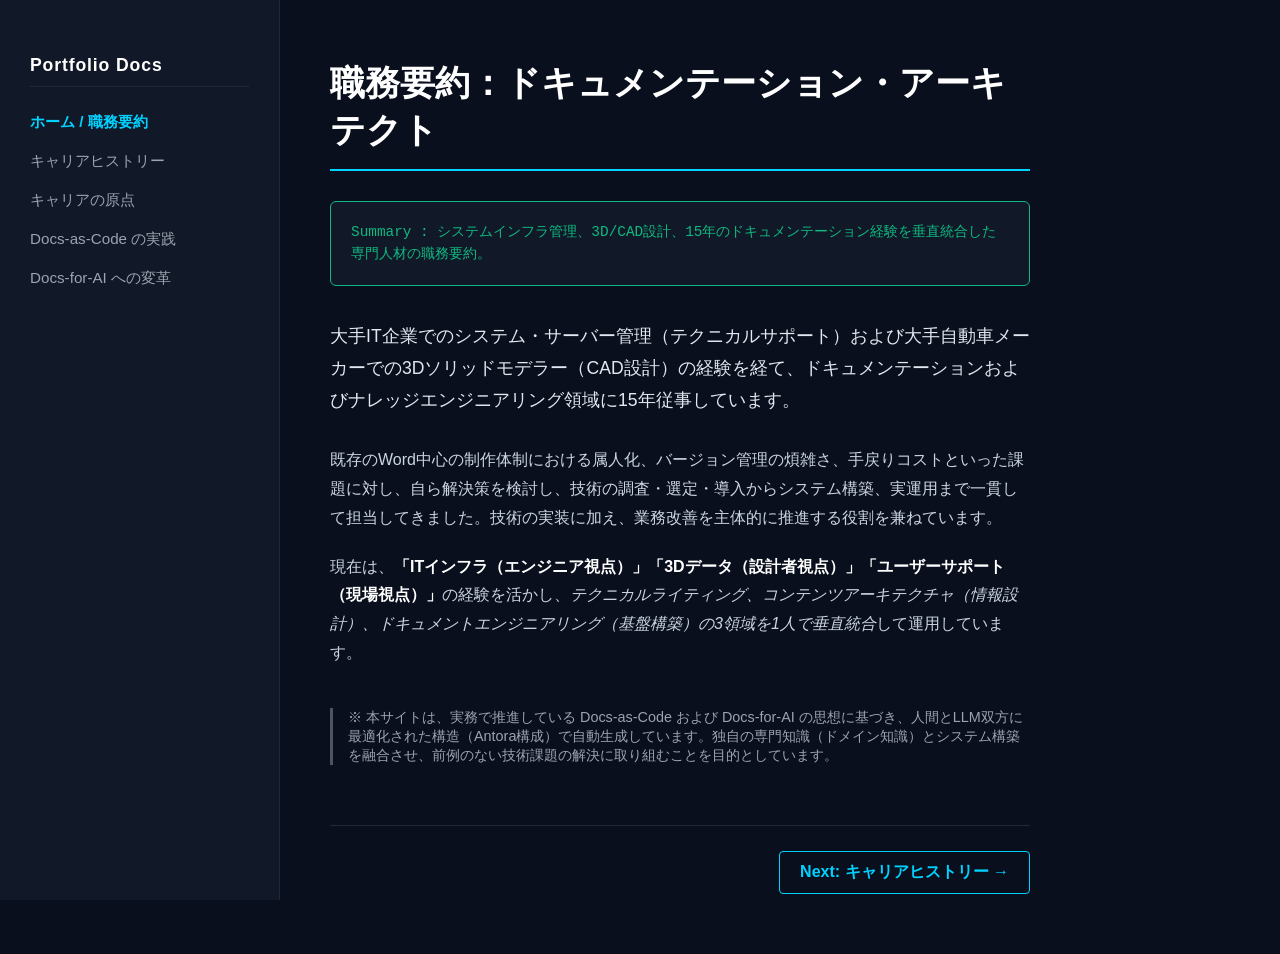
==== portfolio/index.html @ e317e910 "Update index.html" ====
<!DOCTYPE html>
<html lang="ja">
<head>
    <meta charset="UTF-8">
    <meta name="viewport" content="width=device-width, initial-scale=1.0">
    <title>職務要約：ドキュメンテーション・アーキテクト</title>
    <style>
        /* Noto Sans CJK JP / サイバーダークモードの完全優先定義 */
        html, body {
            font-family: "Noto Sans CJK JP", "Noto Sans JP", sans-serif !important;
            background-color: #0a0f1d !important;
            color: #cbd5e1 !important;
            margin: 0 !important;
            padding: 0 !important;
            display: flex !important;
            min-height: 100vh !important;
        }

        /* 画面の左側に常駐する洗練されたサイドメニュー（2カラム制御） */
        .sidebar {
            width: 280px !important;
            background-color: #111827 !important;
            border-right: 1px solid #1f2937 !important;
            padding: 40px 30px !important;
            position: fixed !important;
            top: 0 !important;
            bottom: 0 !important;
            left: 0 !important;
            overflow-y: auto !important;
            box-sizing: border-box !important;
        }

        .sidebar h2 {
            font-size: 1.1rem !important;
            color: #fff !important;
            margin-bottom: 25px !important;
            letter-spacing: 0.05em !important;
            border-bottom: 1px solid #1f2937 !important;
            padding-bottom: 10px !important;
        }

        .sidebar ul {
            list-style: none !important;
            padding: 0 !important;
            margin: 0 !important;
        }

        .sidebar li {
            margin-bottom: 18px !important;
        }

        .sidebar a {
            color: #9ca3af !important;
            text-decoration: none !important;
            font-size: 0.95rem !important;
            transition: color 0.2s !important;
        }

        .sidebar a:hover, .sidebar a.active {
            color: #00d2ff !important;
            font-weight: bold !important;
        }

        /* 右側の広々としたメインコンテンツエリア */
        .main-content {
            margin-left: 280px !important;
            padding: 60px 50px !important;
            max-width: 800px !important;
            flex-grow: 1 !important;
            box-sizing: border-box !important;
        }

        h1 {
            font-size: 2.2rem !important;
            color: #fff !important;
            margin-top: 0 !important;
            margin-bottom: 30px !important;
            border-bottom: 2px solid #00d2ff !important;
            padding-bottom: 15px !important;
        }

        p {
            line-height: 1.8 !important;
            margin-bottom: 20px !important;
            font-size: 1rem !important;
            color: #cbd5e1 !important;
        }

        strong {
            color: #fff !important;
        }

        /* AIメタデータ用のエメラルドカプセル表示 */
        .ai-metadata {
            background-color: #111827 !important;
            border: 1px solid #10b981 !important;
            padding: 20px !important;
            border-radius: 6px !important;
            color: #10b981 !important;
            font-family: monospace !important;
            font-size: 0.9rem !important;
            margin-bottom: 35px !important;
            line-height: 1.5 !important;
        }

        .lead {
            font-size: 1.1rem !important;
            line-height: 1.8 !important;
            color: #e2e8f0 !important;
            margin-bottom: 30px !important;
        }

        .notice {
            font-size: 0.9rem !important;
            color: #9ca3af !important;
            border-left: 3px solid #4b5563 !important;
            padding-left: 15px !important;
            margin-top: 40px !important;
        }

        /* ページ最下部のNext/Previous移動ナビゲーションフッター */
        .pagination {
            display: flex !important;
            justify-content: flex-end !important;
            margin-top: 60px !important;
            border-top: 1px solid #1f2937 !important;
            padding-top: 25px !important;
        }

        .pagination a {
            color: #00d2ff !important;
            text-decoration: none !important;
            font-weight: bold !important;
            font-size: 1rem !important;
            padding: 10px 20px !important;
            border: 1px solid #00d2ff !important;
            border-radius: 4px !important;
            transition: all 0.2s !important;
        }

        .pagination a:hover {
            background-color: rgba(0, 210, 255, 0.1) !important;
            box-shadow: 0 0 10px rgba(0, 210, 255, 0.2) !important;
        }
    </style>
</head>
<body>

    <!-- 左側常駐ナビゲーションメニュー -->
    <nav class="sidebar">
        <h2>Portfolio Docs</h2>
        <ul>
            <li><a href="index.html" class="active">ホーム / 職務要約</a></li>
            <li><a href="history.html">キャリアヒストリー</a></li>
            <li><a href="origin.html">キャリアの原点</a></li>
            <li><a href="docs-as-code.html">Docs-as-Code の実践</a></li>
            <li><a href="docs-for-ai.html">Docs-for-AI への変革</a></li>
        </ul>
    </nav>

    <!-- 右側コンテンツエリア -->
    <main class="main-content">
        <h1>職務要約：ドキュメンテーション・アーキテクト</h1>

        <div class="ai-metadata">
            Summary : システムインフラ管理、3D/CAD設計、15年のドキュメンテーション経験を垂直統合した専門人材の職務要約。
        </div>

        <p class="lead">
            大手IT企業でのシステム・サーバー管理（テクニカルサポート）および大手自動車メーカーでの3Dソリッドモデラー（CAD設計）の経験を経て、ドキュメンテーションおよびナレッジエンジニアリング領域に15年従事しています。
        </p>

        <p>
            既存のWord中心の制作体制における属人化、バージョン管理の煩雑さ、手戻りコストといった課題に対し、自ら解決策を検討し、技術の調査・選定・導入からシステム構築、実運用まで一貫して担当してきました。技術の実装に加え、業務改善を主体的に推進する役割を兼ねています。
        </p>

        <p>
            現在は、<strong>「ITインフラ（エンジニア視点）」「3Dデータ（設計者視点）」「ユーザーサポート（現場視点）」</strong>の経験を活かし、<em>テクニカルライティング、コンテンツアーキテクチャ（情報設計）、ドキュメントエンジニアリング（基盤構築）の3領域を1人で垂直統合</em>して運用しています。
        </p>

        <div class="notice">
            ※ 本サイトは、実務で推進している Docs-as-Code および Docs-for-AI の思想に基づき、人間とLLM双方に最適化された構造（Antora構成）で自動生成しています。独自の専門知識（ドメイン知識）とシステム構築を融合させ、前例のない技術課題の解決に取り組むことを目的としています。
        </div>

        <!-- ページ移動ボタン -->
        <div class="pagination">
            <a href="history.html">Next: キャリアヒストリー →</a>
        </div>
    </main>

</body>
</html>
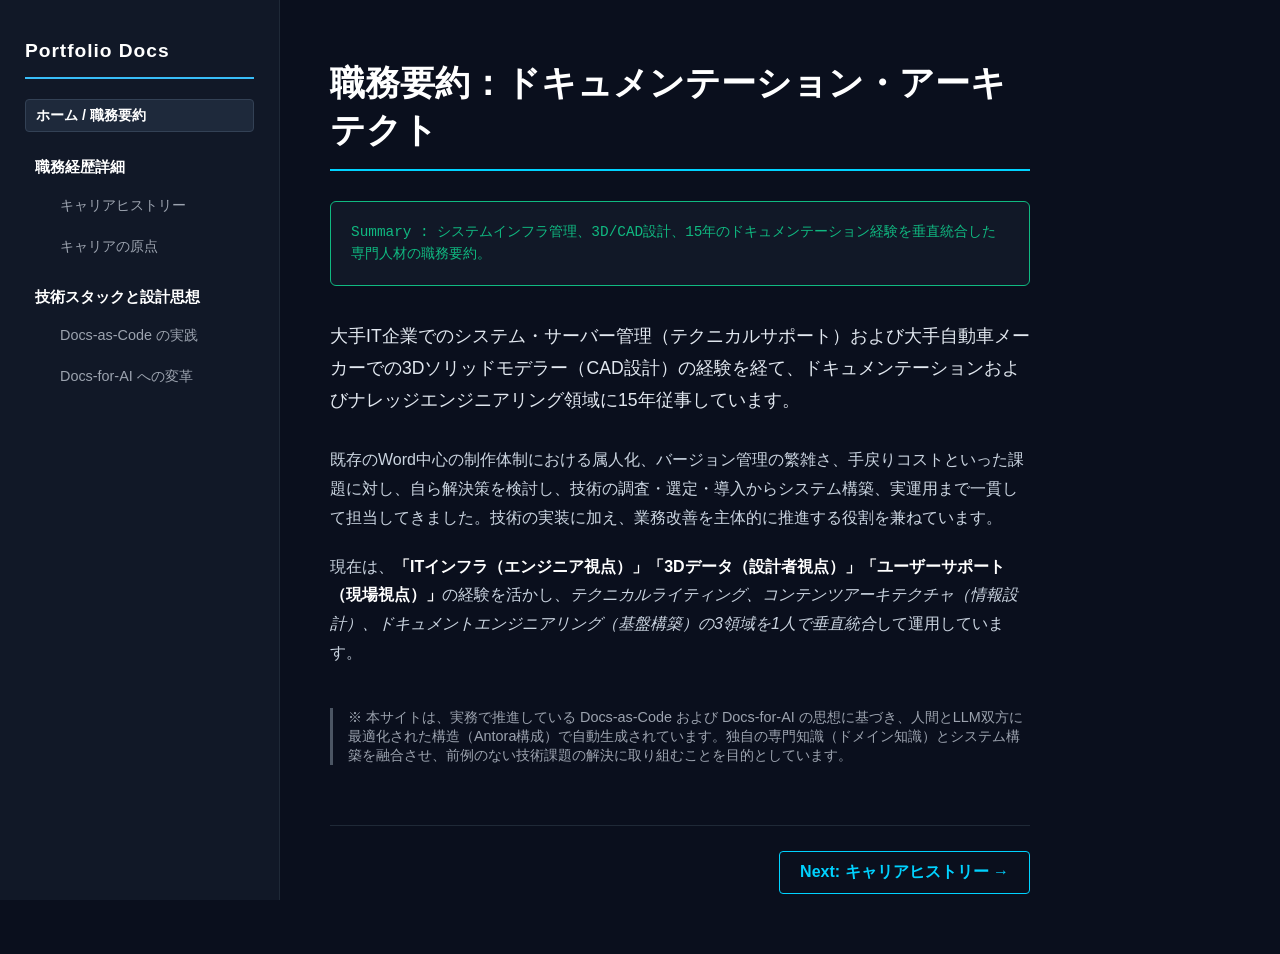
==== commit 42ffe6e4: "Update index.html" ====
--- a/portfolio/index.html
+++ b/portfolio/index.html
@@ -5,160 +5,49 @@
     <meta name="viewport" content="width=device-width, initial-scale=1.0">
     <title>職務要約：ドキュメンテーション・アーキテクト</title>
     <style>
-        /* Noto Sans CJK JP / サイバーダークモードの完全優先定義 */
-        html, body {
-            font-family: "Noto Sans CJK JP", "Noto Sans JP", sans-serif !important;
-            background-color: #0a0f1d !important;
-            color: #cbd5e1 !important;
-            margin: 0 !important;
-            padding: 0 !important;
-            display: flex !important;
-            min-height: 100vh !important;
-        }
-
-        /* 画面の左側に常駐する洗練されたサイドメニュー（2カラム制御） */
-        .sidebar {
-            width: 280px !important;
-            background-color: #111827 !important;
-            border-right: 1px solid #1f2937 !important;
-            padding: 40px 30px !important;
-            position: fixed !important;
-            top: 0 !important;
-            bottom: 0 !important;
-            left: 0 !important;
-            overflow-y: auto !important;
-            box-sizing: border-box !important;
-        }
-
-        .sidebar h2 {
-            font-size: 1.1rem !important;
-            color: #fff !important;
-            margin-bottom: 25px !important;
-            letter-spacing: 0.05em !important;
-            border-bottom: 1px solid #1f2937 !important;
-            padding-bottom: 10px !important;
-        }
-
-        .sidebar ul {
-            list-style: none !important;
-            padding: 0 !important;
-            margin: 0 !important;
-        }
-
-        .sidebar li {
-            margin-bottom: 18px !important;
-        }
-
-        .sidebar a {
-            color: #9ca3af !important;
-            text-decoration: none !important;
-            font-size: 0.95rem !important;
-            transition: color 0.2s !important;
-        }
-
-        .sidebar a:hover, .sidebar a.active {
-            color: #00d2ff !important;
-            font-weight: bold !important;
-        }
-
-        /* 右側の広々としたメインコンテンツエリア */
-        .main-content {
-            margin-left: 280px !important;
-            padding: 60px 50px !important;
-            max-width: 800px !important;
-            flex-grow: 1 !important;
-            box-sizing: border-box !important;
-        }
-
-        h1 {
-            font-size: 2.2rem !important;
-            color: #fff !important;
-            margin-top: 0 !important;
-            margin-bottom: 30px !important;
-            border-bottom: 2px solid #00d2ff !important;
-            padding-bottom: 15px !important;
-        }
-
-        p {
-            line-height: 1.8 !important;
-            margin-bottom: 20px !important;
-            font-size: 1rem !important;
-            color: #cbd5e1 !important;
-        }
-
-        strong {
-            color: #fff !important;
-        }
-
-        /* AIメタデータ用のエメラルドカプセル表示 */
-        .ai-metadata {
-            background-color: #111827 !important;
-            border: 1px solid #10b981 !important;
-            padding: 20px !important;
-            border-radius: 6px !important;
-            color: #10b981 !important;
-            font-family: monospace !important;
-            font-size: 0.9rem !important;
-            margin-bottom: 35px !important;
-            line-height: 1.5 !important;
-        }
-
-        .lead {
-            font-size: 1.1rem !important;
-            line-height: 1.8 !important;
-            color: #e2e8f0 !important;
-            margin-bottom: 30px !important;
-        }
-
-        .notice {
-            font-size: 0.9rem !important;
-            color: #9ca3af !important;
-            border-left: 3px solid #4b5563 !important;
-            padding-left: 15px !important;
-            margin-top: 40px !important;
-        }
-
-        /* ページ最下部のNext/Previous移動ナビゲーションフッター */
-        .pagination {
-            display: flex !important;
-            justify-content: flex-end !important;
-            margin-top: 60px !important;
-            border-top: 1px solid #1f2937 !important;
-            padding-top: 25px !important;
-        }
-
-        .pagination a {
-            color: #00d2ff !important;
-            text-decoration: none !important;
-            font-weight: bold !important;
-            font-size: 1rem !important;
-            padding: 10px 20px !important;
-            border: 1px solid #00d2ff !important;
-            border-radius: 4px !important;
-            transition: all 0.2s !important;
-        }
-
-        .pagination a:hover {
-            background-color: rgba(0, 210, 255, 0.1) !important;
-            box-shadow: 0 0 10px rgba(0, 210, 255, 0.2) !important;
-        }
+        html, body { font-family: "Noto Sans CJK JP", "Noto Sans JP", sans-serif !important; background-color: #0a0f1d !important; color: #cbd5e1 !important; margin: 0 !important; padding: 0 !important; display: flex !important; min-height: 100vh !important; }
+        .sidebar { width: 280px !important; background-color: #111827 !important; border-right: 1px solid #1f2937 !important; padding: 40px 25px !important; position: fixed !important; top: 0 !important; bottom: 0 !important; left: 0 !important; overflow-y: auto !important; box-sizing: border-box !important; }
+        .sidebar h2 { font-size: 1.2rem !important; color: #fff !important; margin-top: 0 !important; margin-bottom: 20px !important; border-bottom: 2px solid #38bdf8 !important; padding-bottom: 15px !important; font-weight: bold !important; letter-spacing: 0.05em !important; }
+        .sidebar h3 { font-size: 0.95rem !important; color: #fff !important; margin-top: 25px !important; margin-bottom: 12px !important; font-weight: bold !important; padding-left: 10px !important; }
+        .sidebar ul { list-style: none !important; padding: 0 !important; margin: 0 !important; }
+        .sidebar li { margin-bottom: 10px !important; padding-left: 25px !important; }
+        .sidebar li.nav-home-item { padding-left: 0 !important; margin-bottom: 20px !important; }
+        .sidebar a { color: #9ca3af !important; text-decoration: none !important; font-size: 0.9rem !important; display: block !important; padding: 6px 10px !important; border-radius: 4px !important; transition: all 0.2s !important; }
+        .sidebar a:hover { color: #38bdf8 !important; }
+        .sidebar a.active { background-color: #1e293b !important; border: 1px solid #334155 !important; color: #fff !important; font-weight: bold !important; }
+        .main-content { margin-left: 280px !important; padding: 60px 50px !important; max-width: 800px !important; flex-grow: 1 !important; box-sizing: border-box !important; }
+        h1 { font-size: 2.2rem !important; color: #fff !important; margin-top: 0 !important; margin-bottom: 30px !important; border-bottom: 2px solid #00d2ff !important; padding-bottom: 15px !important; }
+        p { line-height: 1.8 !important; margin-bottom: 20px !important; font-size: 1rem !important; color: #cbd5e1 !important; }
+        strong { color: #fff !important; }
+        .ai-metadata { background-color: #111827 !important; border: 1px solid #10b981 !important; padding: 20px !important; border-radius: 6px !important; color: #10b981 !important; font-family: monospace !important; font-size: 0.9rem !important; margin-bottom: 35px !important; line-height: 1.5 !important; }
+        .lead { font-size: 1.1rem !important; line-height: 1.8 !important; color: #e2e8f0 !important; margin-bottom: 30px !important; }
+        .notice { font-size: 0.9rem !important; color: #9ca3af !important; border-left: 3px solid #4b5563 !important; padding-left: 15px !important; margin-top: 40px !important; }
+        .pagination { display: flex !important; justify-content: flex-end !important; margin-top: 60px !important; border-top: 1px solid #1f2937 !important; padding-top: 25px !important; }
+        .pagination a { color: #00d2ff !important; text-decoration: none !important; font-weight: bold !important; font-size: 1rem !important; padding: 10px 20px !important; border: 1px solid #00d2ff !important; border-radius: 4px !important; }
+        .pagination a:hover { background-color: rgba(0, 210, 255, 0.1) !important; }
     </style>
 </head>
 <body>
 
-    <!-- 左側常駐ナビゲーションメニュー -->
     <nav class="sidebar">
         <h2>Portfolio Docs</h2>
         <ul>
-            <li><a href="index.html" class="active">ホーム / 職務要約</a></li>
+            <li class="nav-home-item"><a href="index.html" class="active">ホーム / 職務要約</a></li>
+        </ul>
+        
+        <h3>職務経歴詳細</h3>
+        <ul>
             <li><a href="history.html">キャリアヒストリー</a></li>
             <li><a href="origin.html">キャリアの原点</a></li>
+        </ul>
+        
+        <h3>技術スタックと設計思想</h3>
+        <ul>
             <li><a href="docs-as-code.html">Docs-as-Code の実践</a></li>
             <li><a href="docs-for-ai.html">Docs-for-AI への変革</a></li>
         </ul>
     </nav>
 
-    <!-- 右側コンテンツエリア -->
     <main class="main-content">
         <h1>職務要約：ドキュメンテーション・アーキテクト</h1>
 
@@ -171,7 +60,7 @@
         </p>
 
         <p>
-            既存のWord中心の制作体制における属人化、バージョン管理の煩雑さ、手戻りコストといった課題に対し、自ら解決策を検討し、技術の調査・選定・導入からシステム構築、実運用まで一貫して担当してきました。技術の実装に加え、業務改善を主体的に推進する役割を兼ねています。
+            既存のWord中心の制作体制における属人化、バージョン管理の繁雑さ、手戻りコストといった課題に対し、自ら解決策を検討し、技術の調査・選定・導入からシステム構築、実運用まで一貫して担当してきました。技術の実装に加え、業務改善を主体的に推進する役割を兼ねています。
         </p>
 
         <p>
@@ -179,10 +68,9 @@
         </p>
 
         <div class="notice">
-            ※ 本サイトは、実務で推進している Docs-as-Code および Docs-for-AI の思想に基づき、人間とLLM双方に最適化された構造（Antora構成）で自動生成しています。独自の専門知識（ドメイン知識）とシステム構築を融合させ、前例のない技術課題の解決に取り組むことを目的としています。
+            ※ 本サイトは、実務で推進している Docs-as-Code および Docs-for-AI の思想に基づき、人間とLLM双方に最適化された構造（Antora構成）で自動生成されています。独自の専門知識（ドメイン知識）とシステム構築を融合させ、前例のない技術課題の解決に取り組むことを目的としています。
         </div>
 
-        <!-- ページ移動ボタン -->
         <div class="pagination">
             <a href="history.html">Next: キャリアヒストリー →</a>
         </div>
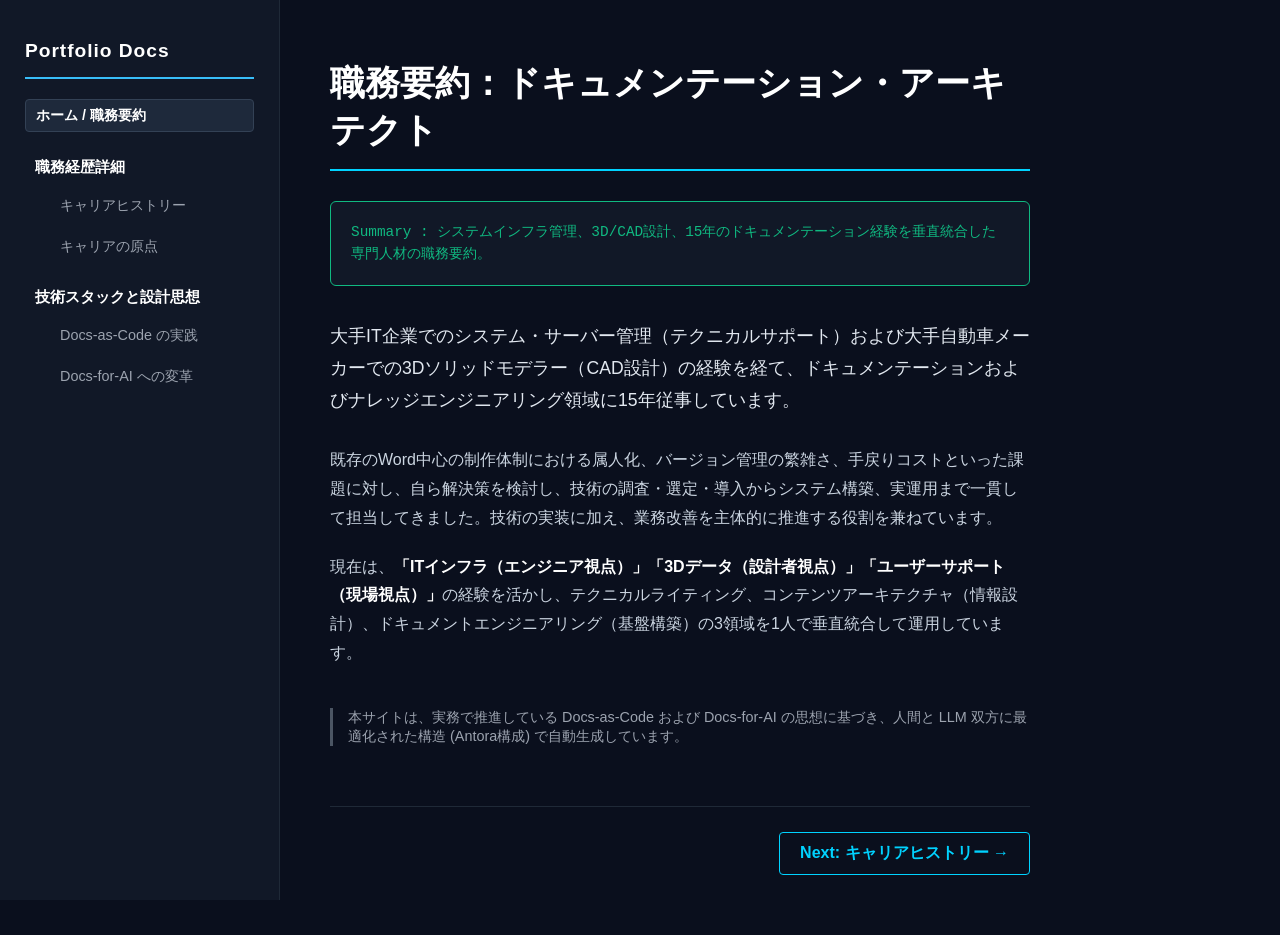
==== commit 1ff5d1c5: "Update index.html" ====
--- a/portfolio/index.html
+++ b/portfolio/index.html
@@ -64,11 +64,11 @@
         </p>
 
         <p>
-            現在は、<strong>「ITインフラ（エンジニア視点）」「3Dデータ（設計者視点）」「ユーザーサポート（現場視点）」</strong>の経験を活かし、<em>テクニカルライティング、コンテンツアーキテクチャ（情報設計）、ドキュメントエンジニアリング（基盤構築）の3領域を1人で垂直統合</em>して運用しています。
+            現在は、<strong>「ITインフラ（エンジニア視点）」「3Dデータ（設計者視点）」「ユーザーサポート（現場視点）」</strong>の経験を活かし、テクニカルライティング、コンテンツアーキテクチャ（情報設計）、ドキュメントエンジニアリング（基盤構築）の3領域を1人で垂直統合して運用しています。
         </p>
 
         <div class="notice">
-            ※ 本サイトは、実務で推進している Docs-as-Code および Docs-for-AI の思想に基づき、人間とLLM双方に最適化された構造（Antora構成）で自動生成されています。独自の専門知識（ドメイン知識）とシステム構築を融合させ、前例のない技術課題の解決に取り組むことを目的としています。
+            本サイトは、実務で推進している Docs-as-Code および Docs-for-AI の思想に基づき、人間と LLM 双方に最適化された構造 (Antora構成) で自動生成しています。
         </div>
 
         <div class="pagination">
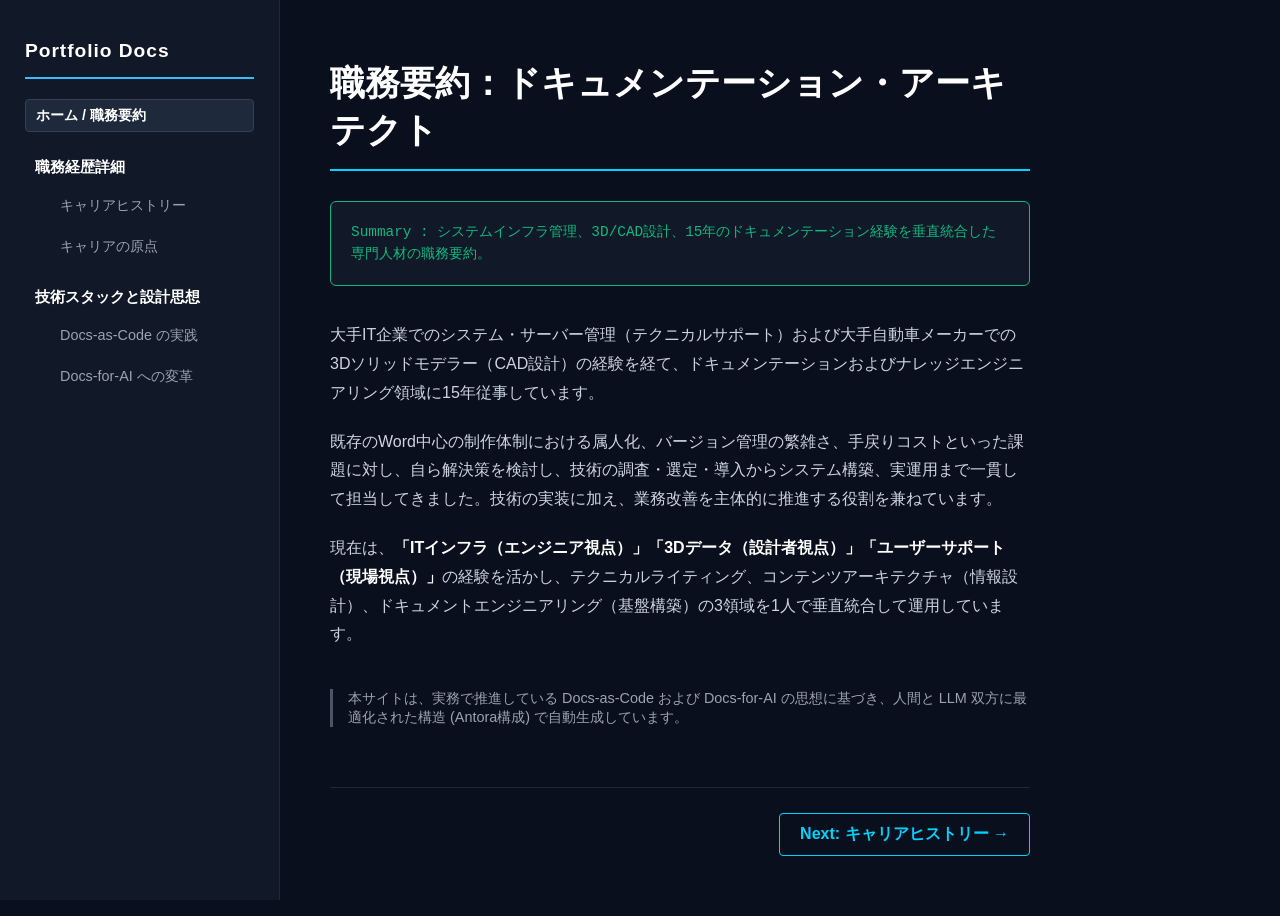
==== commit 7f601ff0: "Update index.html" ====
--- a/portfolio/index.html
+++ b/portfolio/index.html
@@ -55,9 +55,12 @@
             Summary : システムインフラ管理、3D/CAD設計、15年のドキュメンテーション経験を垂直統合した専門人材の職務要約。
         </div>
 
-        <p class="lead">
-            大手IT企業でのシステム・サーバー管理（テクニカルサポート）および大手自動車メーカーでの3Dソリッドモデラー（CAD設計）の経験を経て、ドキュメンテーションおよびナレッジエンジニアリング領域に15年従事しています。
-        </p>
+        <!-- 背景と青線を適用 -->
+        <div class="lead-box">
+            <p>
+                大手IT企業でのシステム・サーバー管理（テクニカルサポート）および大手自動車メーカーでの3Dソリッドモデラー（CAD設計）の経験を経て、ドキュメンテーションおよびナレッジエンジニアリング領域に15年従事しています。
+            </p>
+        </div>
 
         <p>
             既存のWord中心の制作体制における属人化、バージョン管理の繁雑さ、手戻りコストといった課題に対し、自ら解決策を検討し、技術の調査・選定・導入からシステム構築、実運用まで一貫して担当してきました。技術の実装に加え、業務改善を主体的に推進する役割を兼ねています。
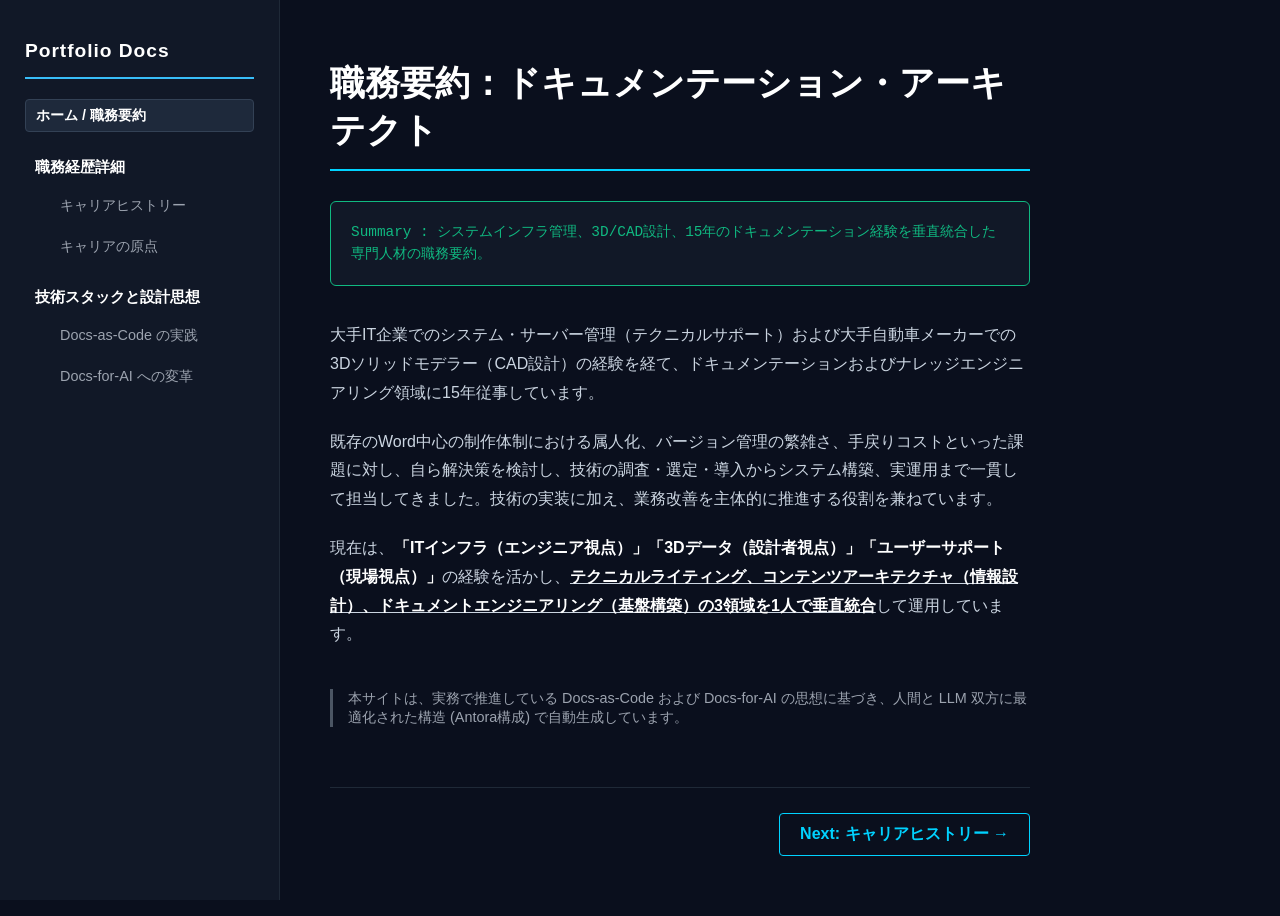
==== commit 3feab459: "Update index.html" ====
--- a/portfolio/index.html
+++ b/portfolio/index.html
@@ -3,7 +3,8 @@
 <head>
     <meta charset="UTF-8">
     <meta name="viewport" content="width=device-width, initial-scale=1.0">
-    <title>職務要約：ドキュメンテーション・アーキテクト</title>
+    <title>職務要約：ドキュメンテーション・アーキテクト
+    </title>
     <style>
         html, body { font-family: "Noto Sans CJK JP", "Noto Sans JP", sans-serif !important; background-color: #0a0f1d !important; color: #cbd5e1 !important; margin: 0 !important; padding: 0 !important; display: flex !important; min-height: 100vh !important; }
         .sidebar { width: 280px !important; background-color: #111827 !important; border-right: 1px solid #1f2937 !important; padding: 40px 25px !important; position: fixed !important; top: 0 !important; bottom: 0 !important; left: 0 !important; overflow-y: auto !important; box-sizing: border-box !important; }
@@ -67,7 +68,7 @@
         </p>
 
         <p>
-            現在は、<strong>「ITインフラ（エンジニア視点）」「3Dデータ（設計者視点）」「ユーザーサポート（現場視点）」</strong>の経験を活かし、テクニカルライティング、コンテンツアーキテクチャ（情報設計）、ドキュメントエンジニアリング（基盤構築）の3領域を1人で垂直統合して運用しています。
+            現在は、<strong>「ITインフラ（エンジニア視点）」「3Dデータ（設計者視点）」「ユーザーサポート（現場視点）」</strong>の経験を活かし、<u><strong>テクニカルライティング、コンテンツアーキテクチャ（情報設計）、ドキュメントエンジニアリング（基盤構築）の3領域を1人で垂直統合</strong></u>して運用しています。
         </p>
 
         <div class="notice">
